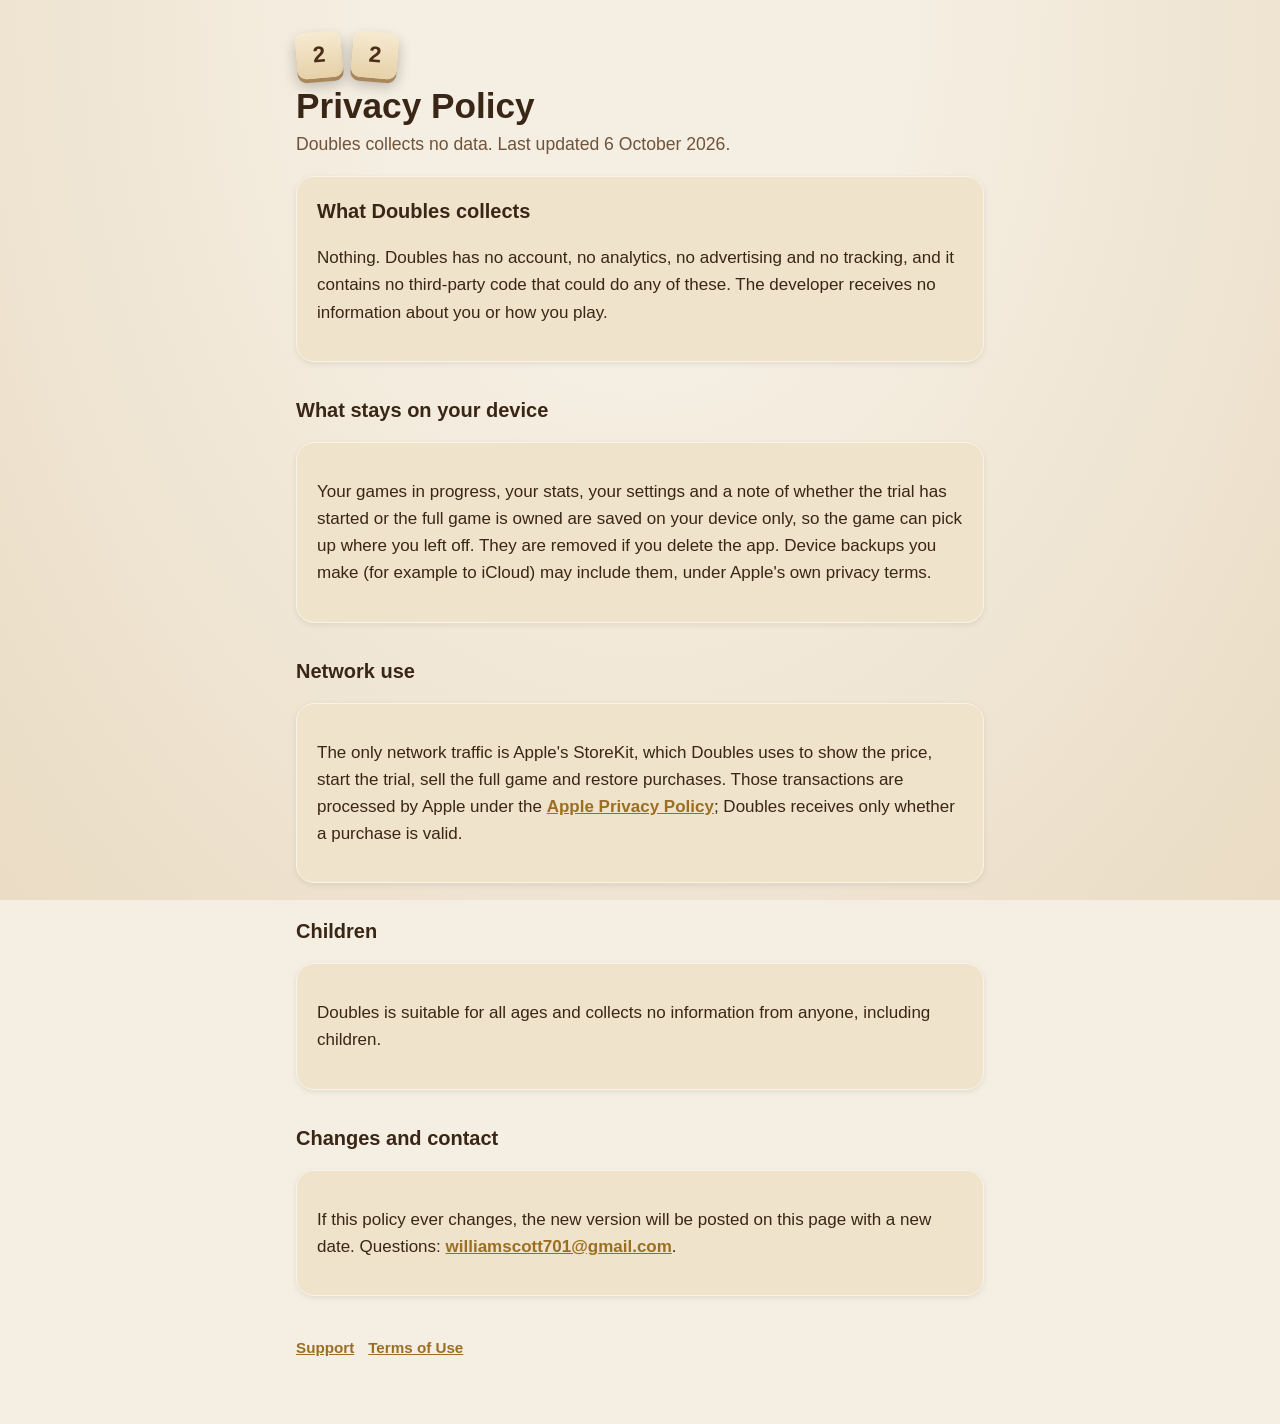
==== privacy.html @ d9cf7ca3 "Support site: about, privacy and terms for Doubles Static pages in Doubles' own birch-and-walnut sty" ====
<!doctype html>
<html lang="en">
<head>
<meta charset="utf-8">
<meta name="viewport" content="width=device-width, initial-scale=1">
<title>Doubles: Privacy Policy</title>
<link rel="stylesheet" href="style.css">
</head>
<body>
<main>
  <div class="mark" aria-hidden="true"><span class="tile l">2</span><span class="tile r">2</span></div>
  <h1>Privacy Policy</h1>
  <p class="lede">Doubles collects no data. Last updated 6 October 2026.</p>

  <div class="panel">
    <h2 style="margin-top:0">What Doubles collects</h2>
    <p>Nothing. Doubles has no account, no analytics, no advertising and no tracking, and it contains no third-party code that could do any of these. The developer receives no information about you or how you play.</p>
  </div>

  <h2>What stays on your device</h2>
  <div class="panel">
    <p>Your games in progress, your stats, your settings and a note of whether the trial has started or the full game is owned are saved on your device only, so the game can pick up where you left off. They are removed if you delete the app. Device backups you make (for example to iCloud) may include them, under Apple's own privacy terms.</p>
  </div>

  <h2>Network use</h2>
  <div class="panel">
    <p>The only network traffic is Apple's StoreKit, which Doubles uses to show the price, start the trial, sell the full game and restore purchases. Those transactions are processed by Apple under the <a href="https://www.apple.com/legal/privacy/">Apple Privacy Policy</a>; Doubles receives only whether a purchase is valid.</p>
  </div>

  <h2>Children</h2>
  <div class="panel">
    <p>Doubles is suitable for all ages and collects no information from anyone, including children.</p>
  </div>

  <h2>Changes and contact</h2>
  <div class="panel">
    <p>If this policy ever changes, the new version will be posted on this page with a new date. Questions: <a href="mailto:williamscott701@gmail.com?subject=Doubles%20privacy">williamscott701@gmail.com</a>.</p>
  </div>

  <nav><a href="index.html">Support</a><a href="terms.html">Terms of Use</a></nav>
</main>
</body>
</html>
---- style.css ----
/* Doubles support pages: birch paper, walnut ink, carved tiles. No web fonts, no scripts. */
:root {
  --paper: #f5eee2;
  --paper-deep: #eadcc4;
  --ink: #3a2616;
  --ink-soft: #6f543a;
  --brass: #9a6f22;
  --tray: #c9af80;
  --tile-top: #f6ead1;
  --tile-bottom: #e6d1a8;
  --tile-edge: #a9875a;
  --panel: #efe3cc;
  --rim: #fbf4e6;
}
@media (prefers-color-scheme: dark) {
  :root {
    --paper: #140f0b;
    --paper-deep: #1e1611;
    --ink: #f3e6d0;
    --ink-soft: #c4ad8e;
    --brass: #d2ab57;
    --tray: #2a1c12;
    --panel: #2a1d14;
    --rim: #4a3526;
  }
}
* { box-sizing: border-box; }
html { -webkit-text-size-adjust: 100%; }
body {
  margin: 0;
  background: radial-gradient(ellipse at top, var(--paper) 30%, var(--paper-deep) 100%) fixed;
  background-color: var(--paper);
  color: var(--ink);
  font: 17px/1.6 ui-rounded, "SF Pro Rounded", -apple-system, BlinkMacSystemFont, "Segoe UI", sans-serif;
}
main { max-width: 720px; margin: 0 auto; padding: 32px 16px 64px; }
a { color: var(--brass); font-weight: 600; }
h1 { font-size: 2.2rem; line-height: 1.15; margin: 8px 0 4px; font-weight: 800; }
h2 { font-size: 1.25rem; margin: 32px 0 8px; font-weight: 800; }
p, li { color: var(--ink); }
.lede { color: var(--ink-soft); font-size: 1.1rem; margin-top: 0; }
.mark { display: flex; gap: 10px; align-items: center; margin-bottom: 8px; }
.tile {
  display: inline-grid; place-items: center;
  width: 46px; height: 46px; border-radius: 9px;
  background: linear-gradient(var(--tile-top), var(--tile-bottom));
  box-shadow: 0 4px 0 var(--tile-edge), 0 7px 14px rgba(0,0,0,.25);
  color: #4a2e17; font-weight: 900; font-size: 1.4rem;
}
.tile.l { transform: rotate(-5deg); }
.tile.r { transform: rotate(5deg); }
.panel {
  background: var(--panel);
  border: 1px solid var(--rim);
  border-radius: 18px;
  padding: 18px 20px;
  margin: 16px 0;
  box-shadow: 0 2px 6px rgba(0,0,0,.08);
}
.panel ul { margin: 0; padding-left: 20px; }
nav { margin-top: 40px; font-size: .95rem; color: var(--ink-soft); }
nav a { margin-right: 14px; }
.small { font-size: .9rem; color: var(--ink-soft); }
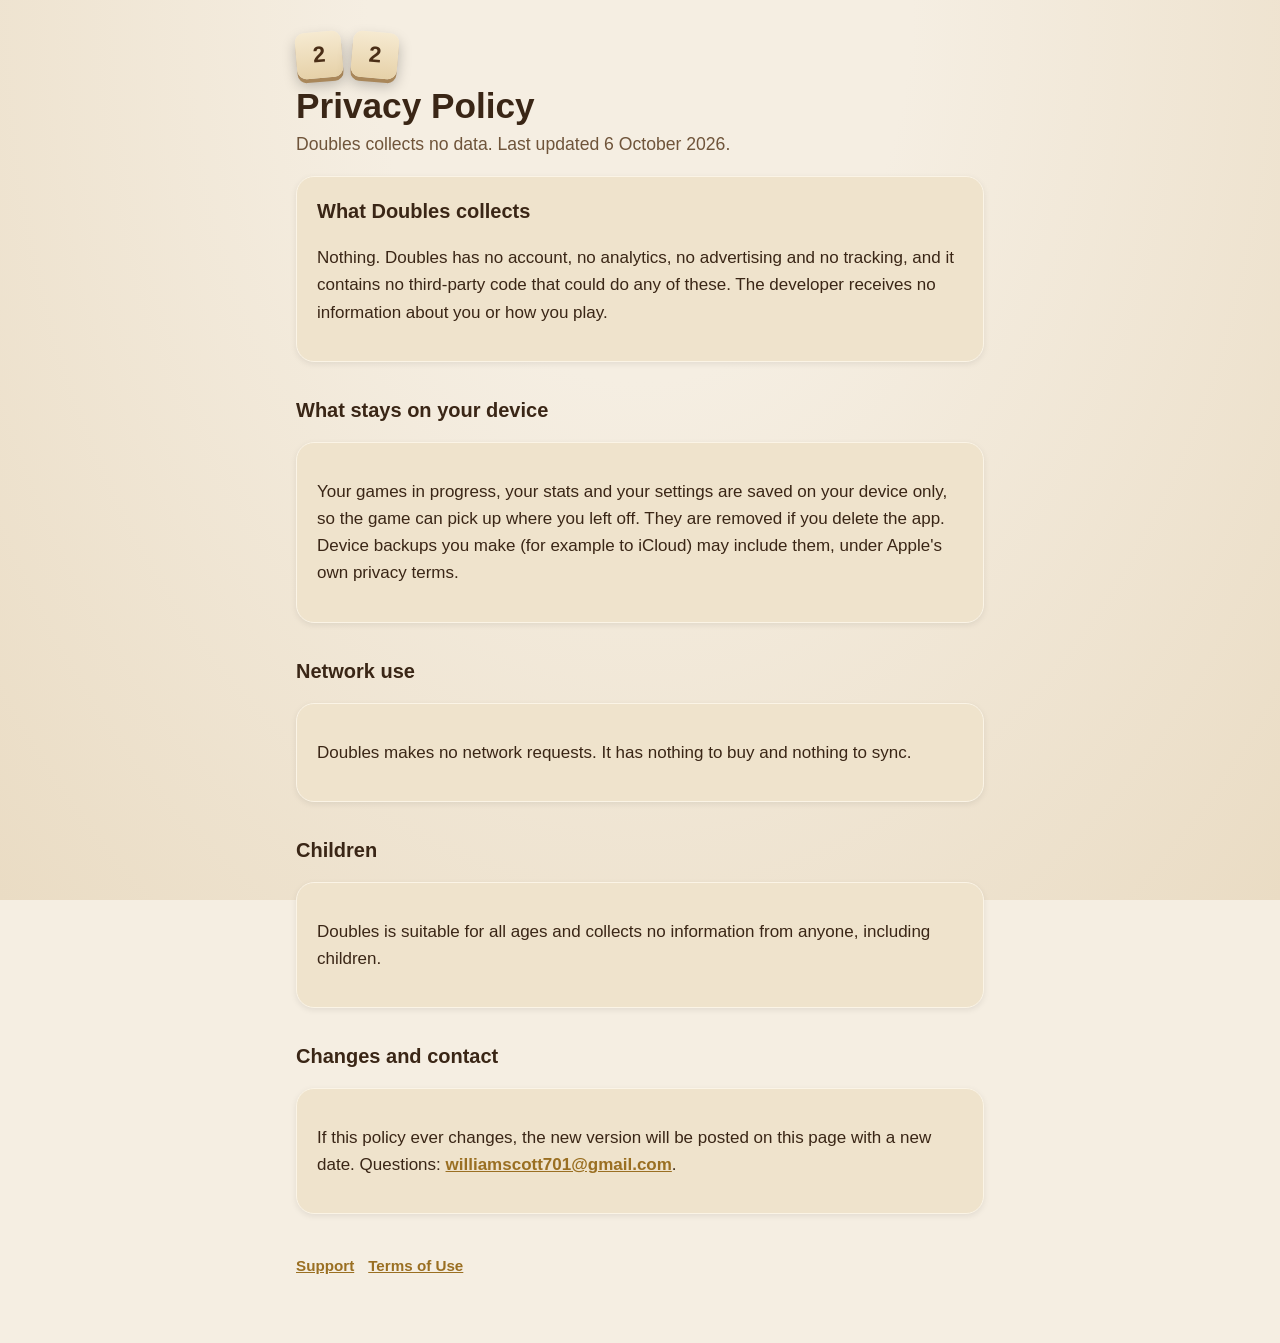
==== commit 4b7b0850: "Doubles is free: no trial, no purchase Co-Authored-By: Claude Opus 5.5 <noreply@anthropic.com>" ====
--- a/privacy.html
+++ b/privacy.html
@@ -19,12 +19,12 @@
 
   <h2>What stays on your device</h2>
   <div class="panel">
-    <p>Your games in progress, your stats, your settings and a note of whether the trial has started or the full game is owned are saved on your device only, so the game can pick up where you left off. They are removed if you delete the app. Device backups you make (for example to iCloud) may include them, under Apple's own privacy terms.</p>
+    <p>Your games in progress, your stats and your settings are saved on your device only, so the game can pick up where you left off. They are removed if you delete the app. Device backups you make (for example to iCloud) may include them, under Apple's own privacy terms.</p>
   </div>
 
   <h2>Network use</h2>
   <div class="panel">
-    <p>The only network traffic is Apple's StoreKit, which Doubles uses to show the price, start the trial, sell the full game and restore purchases. Those transactions are processed by Apple under the <a href="https://www.apple.com/legal/privacy/">Apple Privacy Policy</a>; Doubles receives only whether a purchase is valid.</p>
+    <p>Doubles makes no network requests. It has nothing to buy and nothing to sync.</p>
   </div>
 
   <h2>Children</h2>
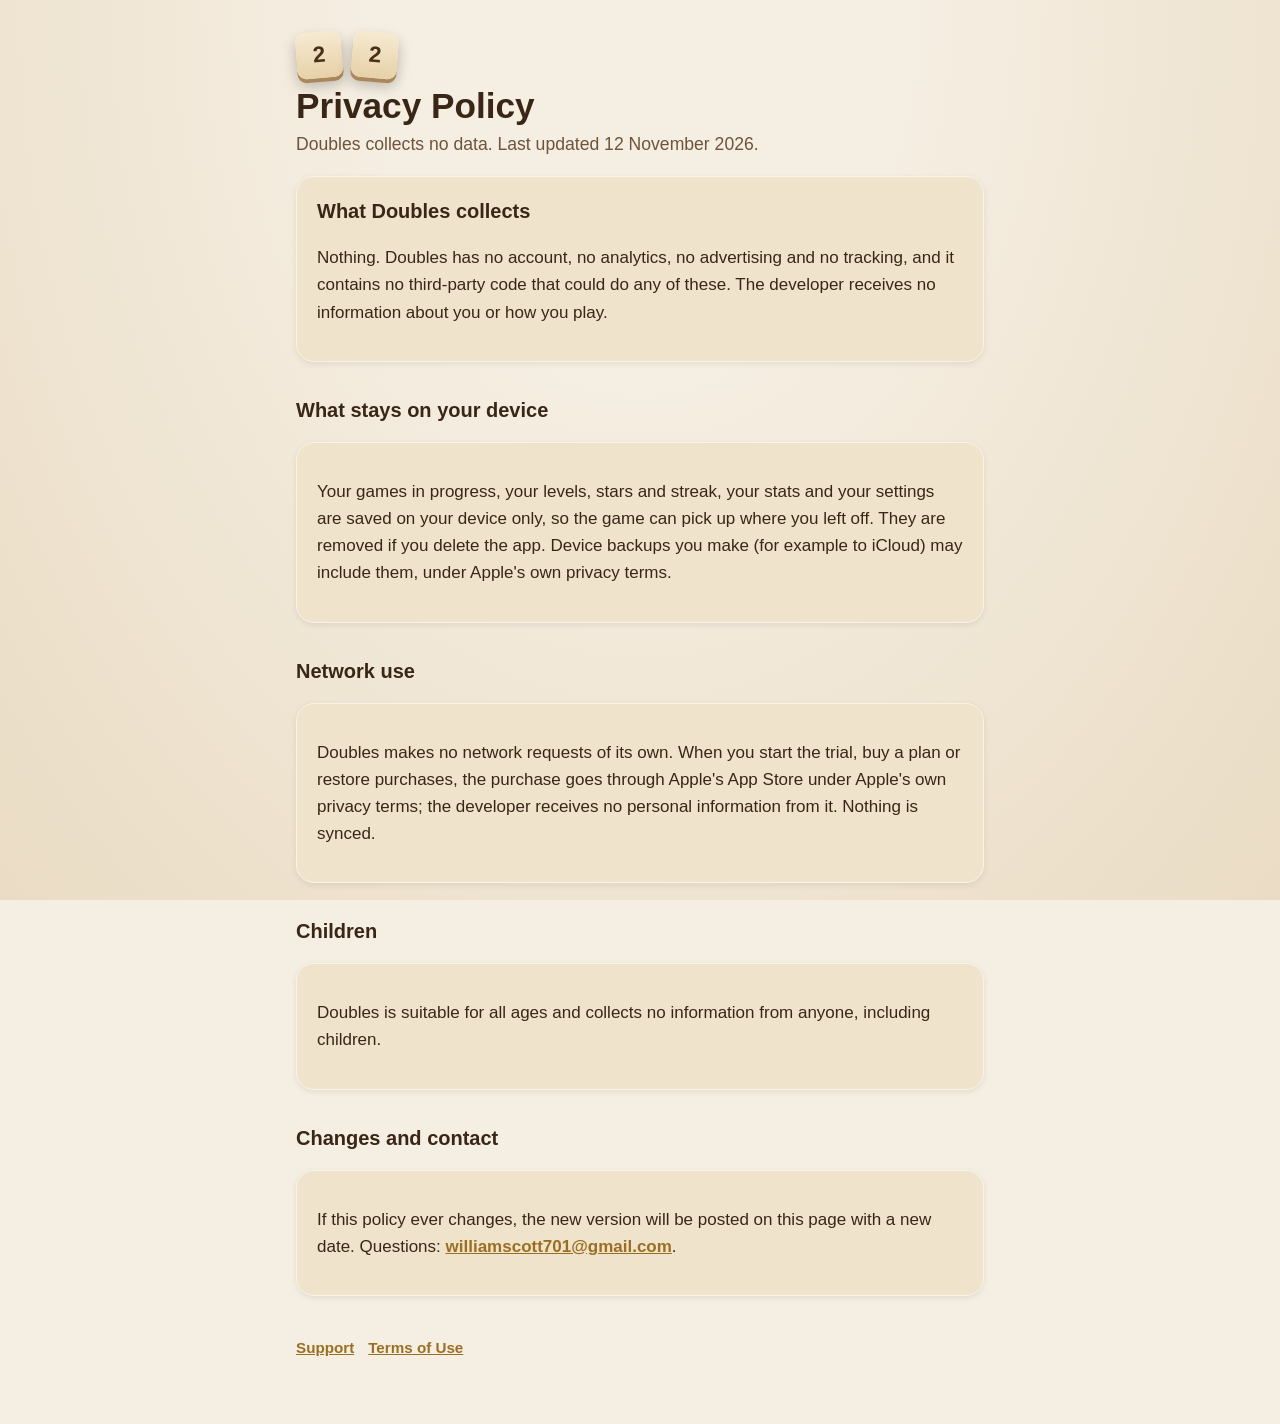
==== commit da2620fc: "The 10-day trial, the Workshop plans and the level path Terms: the 10-day Trial (a free in-app item," ====
--- a/privacy.html
+++ b/privacy.html
@@ -5,12 +5,18 @@
 <meta name="viewport" content="width=device-width, initial-scale=1">
 <title>Doubles: Privacy Policy</title>
 <link rel="stylesheet" href="style.css">
+<meta name="apple-itunes-app" content="app-id=6821082577">
+<meta name="description" content="Doubles collects no data. Last updated 12 November 2026.">
+<meta property="og:title" content="Doubles: Privacy Policy">
+<meta property="og:description" content="Doubles collects no data. Last updated 12 November 2026.">
+<meta property="og:type" content="website">
+<meta property="og:url" content="https://williamscott701.github.io/doubles-support/privacy.html">
 </head>
 <body>
 <main>
   <div class="mark" aria-hidden="true"><span class="tile l">2</span><span class="tile r">2</span></div>
   <h1>Privacy Policy</h1>
-  <p class="lede">Doubles collects no data. Last updated 6 October 2026.</p>
+  <p class="lede">Doubles collects no data. Last updated 12 November 2026.</p>
 
   <div class="panel">
     <h2 style="margin-top:0">What Doubles collects</h2>
@@ -19,12 +25,12 @@
 
   <h2>What stays on your device</h2>
   <div class="panel">
-    <p>Your games in progress, your stats and your settings are saved on your device only, so the game can pick up where you left off. They are removed if you delete the app. Device backups you make (for example to iCloud) may include them, under Apple's own privacy terms.</p>
+    <p>Your games in progress, your levels, stars and streak, your stats and your settings are saved on your device only, so the game can pick up where you left off. They are removed if you delete the app. Device backups you make (for example to iCloud) may include them, under Apple's own privacy terms.</p>
   </div>
 
   <h2>Network use</h2>
   <div class="panel">
-    <p>Doubles makes no network requests. It has nothing to buy and nothing to sync.</p>
+    <p>Doubles makes no network requests of its own. When you start the trial, buy a plan or restore purchases, the purchase goes through Apple's App Store under Apple's own privacy terms; the developer receives no personal information from it. Nothing is synced.</p>
   </div>
 
   <h2>Children</h2>
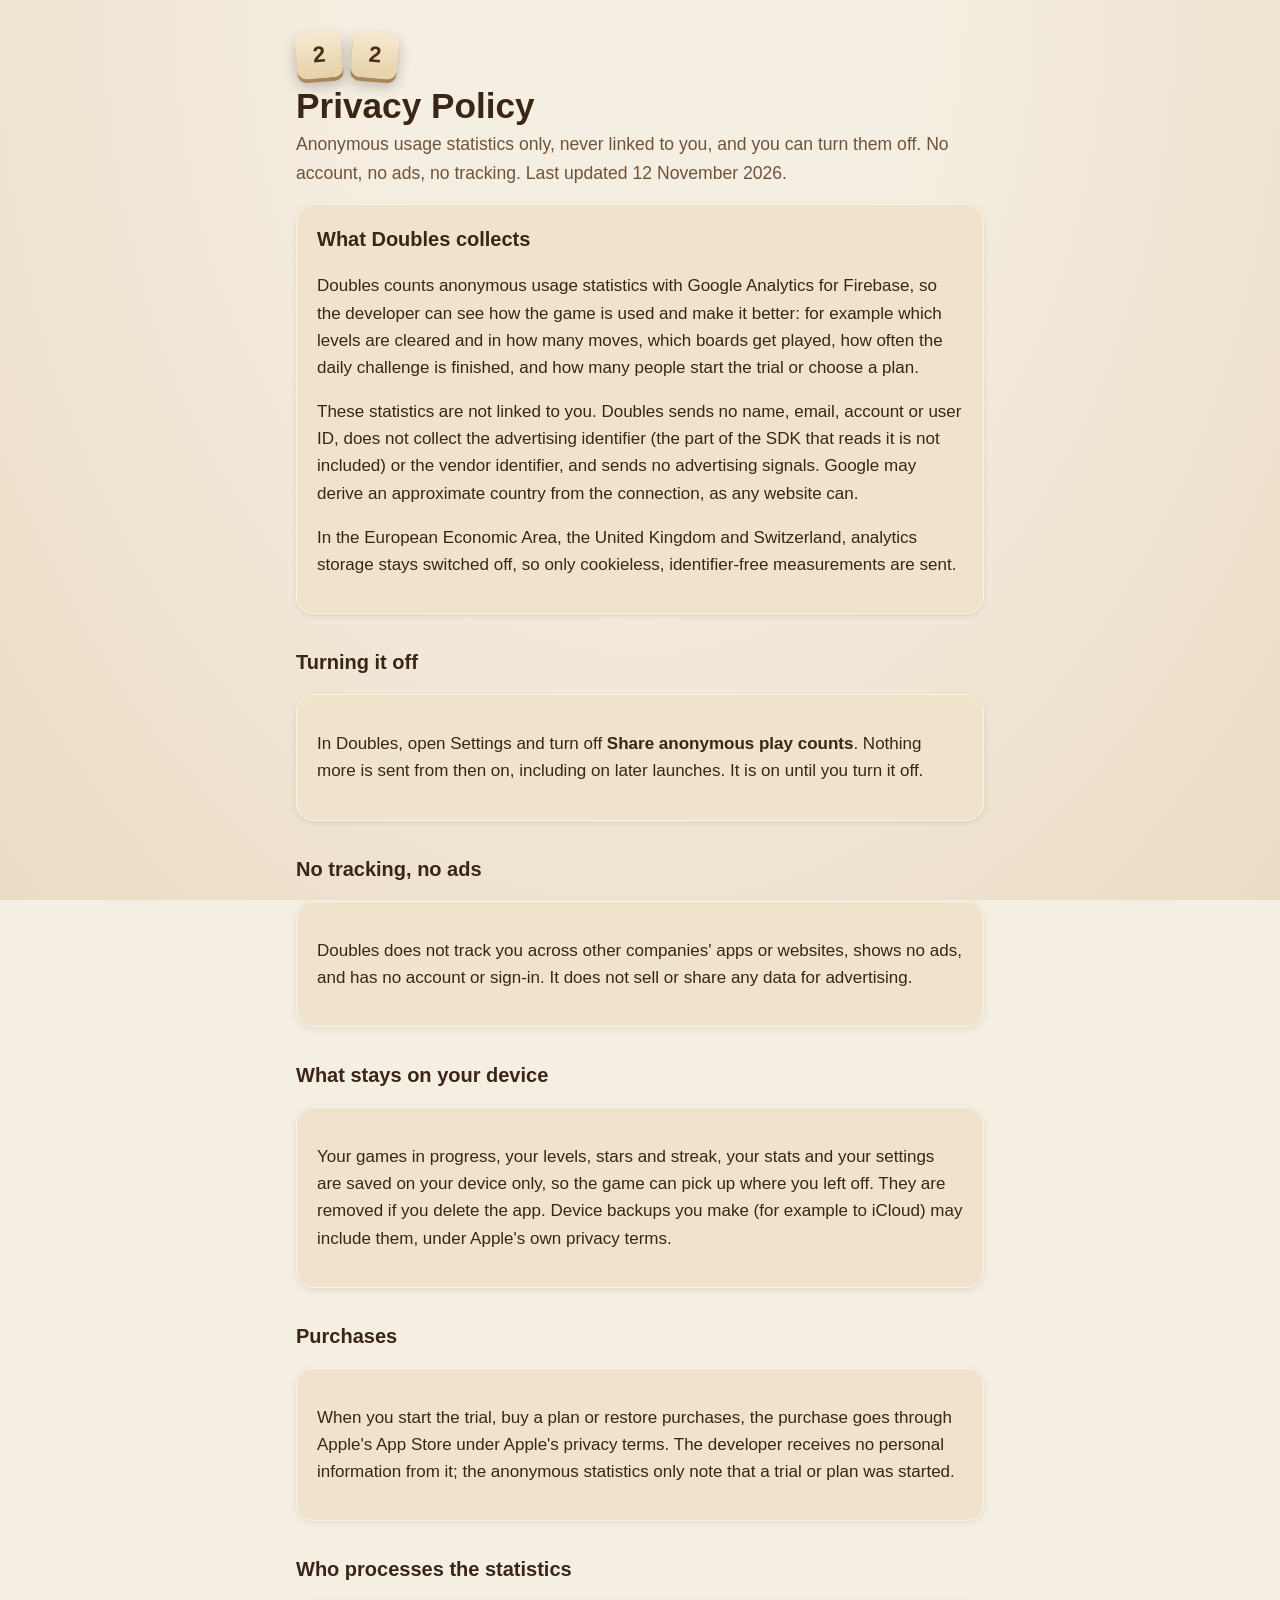
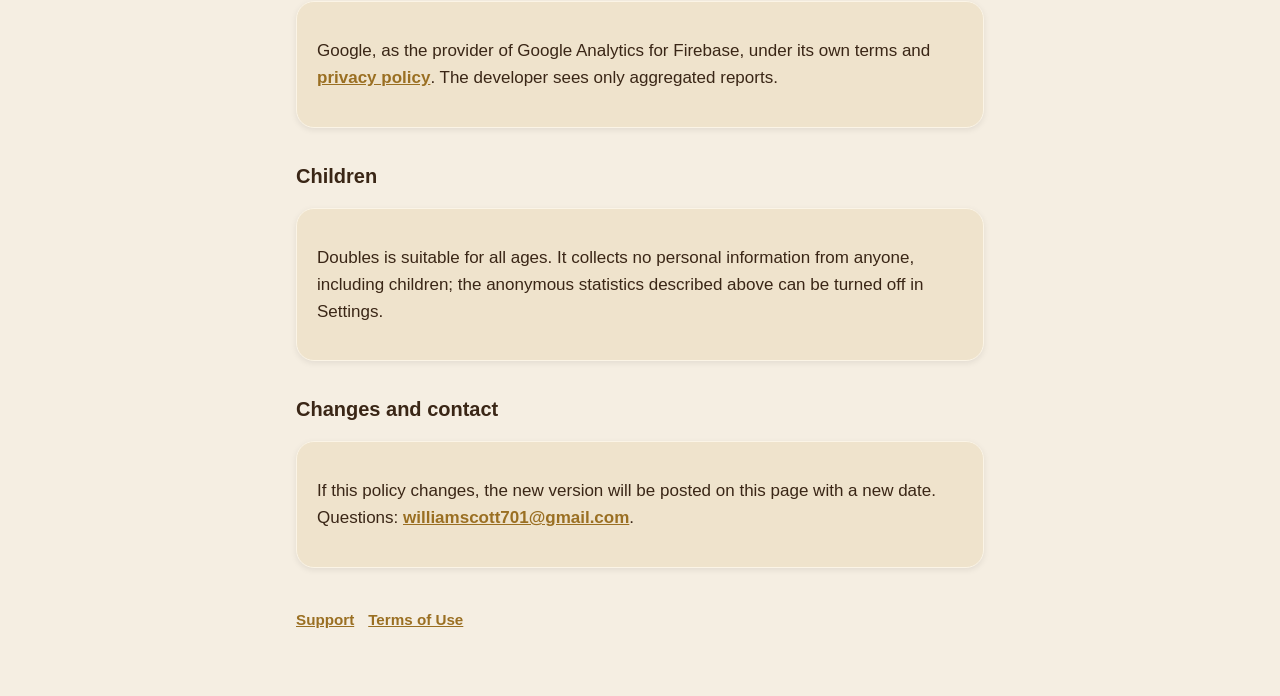
==== commit a6501401: "Privacy: anonymous usage statistics through Google Analytics for Firebase Doubles now counts anonymo" ====
--- a/privacy.html
+++ b/privacy.html
@@ -6,9 +6,9 @@
 <title>Doubles: Privacy Policy</title>
 <link rel="stylesheet" href="style.css">
 <meta name="apple-itunes-app" content="app-id=6821082577">
-<meta name="description" content="Doubles collects no data. Last updated 12 November 2026.">
+<meta name="description" content="Anonymous usage statistics only, never linked to you, and you can turn them off. Last updated 12 November 2026.">
 <meta property="og:title" content="Doubles: Privacy Policy">
-<meta property="og:description" content="Doubles collects no data. Last updated 12 November 2026.">
+<meta property="og:description" content="Anonymous usage statistics only, never linked to you, and you can turn them off. Last updated 12 November 2026.">
 <meta property="og:type" content="website">
 <meta property="og:url" content="https://williamscott701.github.io/doubles-support/privacy.html">
 </head>
@@ -16,11 +16,23 @@
 <main>
   <div class="mark" aria-hidden="true"><span class="tile l">2</span><span class="tile r">2</span></div>
   <h1>Privacy Policy</h1>
-  <p class="lede">Doubles collects no data. Last updated 12 November 2026.</p>
+  <p class="lede">Anonymous usage statistics only, never linked to you, and you can turn them off. No account, no ads, no tracking. Last updated 12 November 2026.</p>
 
   <div class="panel">
     <h2 style="margin-top:0">What Doubles collects</h2>
-    <p>Nothing. Doubles has no account, no analytics, no advertising and no tracking, and it contains no third-party code that could do any of these. The developer receives no information about you or how you play.</p>
+    <p>Doubles counts anonymous usage statistics with Google Analytics for Firebase, so the developer can see how the game is used and make it better: for example which levels are cleared and in how many moves, which boards get played, how often the daily challenge is finished, and how many people start the trial or choose a plan.</p>
+    <p>These statistics are not linked to you. Doubles sends no name, email, account or user ID, does not collect the advertising identifier (the part of the SDK that reads it is not included) or the vendor identifier, and sends no advertising signals. Google may derive an approximate country from the connection, as any website can.</p>
+    <p>In the European Economic Area, the United Kingdom and Switzerland, analytics storage stays switched off, so only cookieless, identifier-free measurements are sent.</p>
+  </div>
+
+  <h2>Turning it off</h2>
+  <div class="panel">
+    <p>In Doubles, open Settings and turn off <strong>Share anonymous play counts</strong>. Nothing more is sent from then on, including on later launches. It is on until you turn it off.</p>
+  </div>
+
+  <h2>No tracking, no ads</h2>
+  <div class="panel">
+    <p>Doubles does not track you across other companies' apps or websites, shows no ads, and has no account or sign-in. It does not sell or share any data for advertising.</p>
   </div>
 
   <h2>What stays on your device</h2>
@@ -28,19 +40,24 @@
     <p>Your games in progress, your levels, stars and streak, your stats and your settings are saved on your device only, so the game can pick up where you left off. They are removed if you delete the app. Device backups you make (for example to iCloud) may include them, under Apple's own privacy terms.</p>
   </div>
 
-  <h2>Network use</h2>
+  <h2>Purchases</h2>
   <div class="panel">
-    <p>Doubles makes no network requests of its own. When you start the trial, buy a plan or restore purchases, the purchase goes through Apple's App Store under Apple's own privacy terms; the developer receives no personal information from it. Nothing is synced.</p>
+    <p>When you start the trial, buy a plan or restore purchases, the purchase goes through Apple's App Store under Apple's privacy terms. The developer receives no personal information from it; the anonymous statistics only note that a trial or plan was started.</p>
+  </div>
+
+  <h2>Who processes the statistics</h2>
+  <div class="panel">
+    <p>Google, as the provider of Google Analytics for Firebase, under its own terms and <a href="https://policies.google.com/privacy">privacy policy</a>. The developer sees only aggregated reports.</p>
   </div>
 
   <h2>Children</h2>
   <div class="panel">
-    <p>Doubles is suitable for all ages and collects no information from anyone, including children.</p>
+    <p>Doubles is suitable for all ages. It collects no personal information from anyone, including children; the anonymous statistics described above can be turned off in Settings.</p>
   </div>
 
   <h2>Changes and contact</h2>
   <div class="panel">
-    <p>If this policy ever changes, the new version will be posted on this page with a new date. Questions: <a href="mailto:williamscott701@gmail.com?subject=Doubles%20privacy">williamscott701@gmail.com</a>.</p>
+    <p>If this policy changes, the new version will be posted on this page with a new date. Questions: <a href="mailto:williamscott701@gmail.com?subject=Doubles%20privacy">williamscott701@gmail.com</a>.</p>
   </div>
 
   <nav><a href="index.html">Support</a><a href="terms.html">Terms of Use</a></nav>
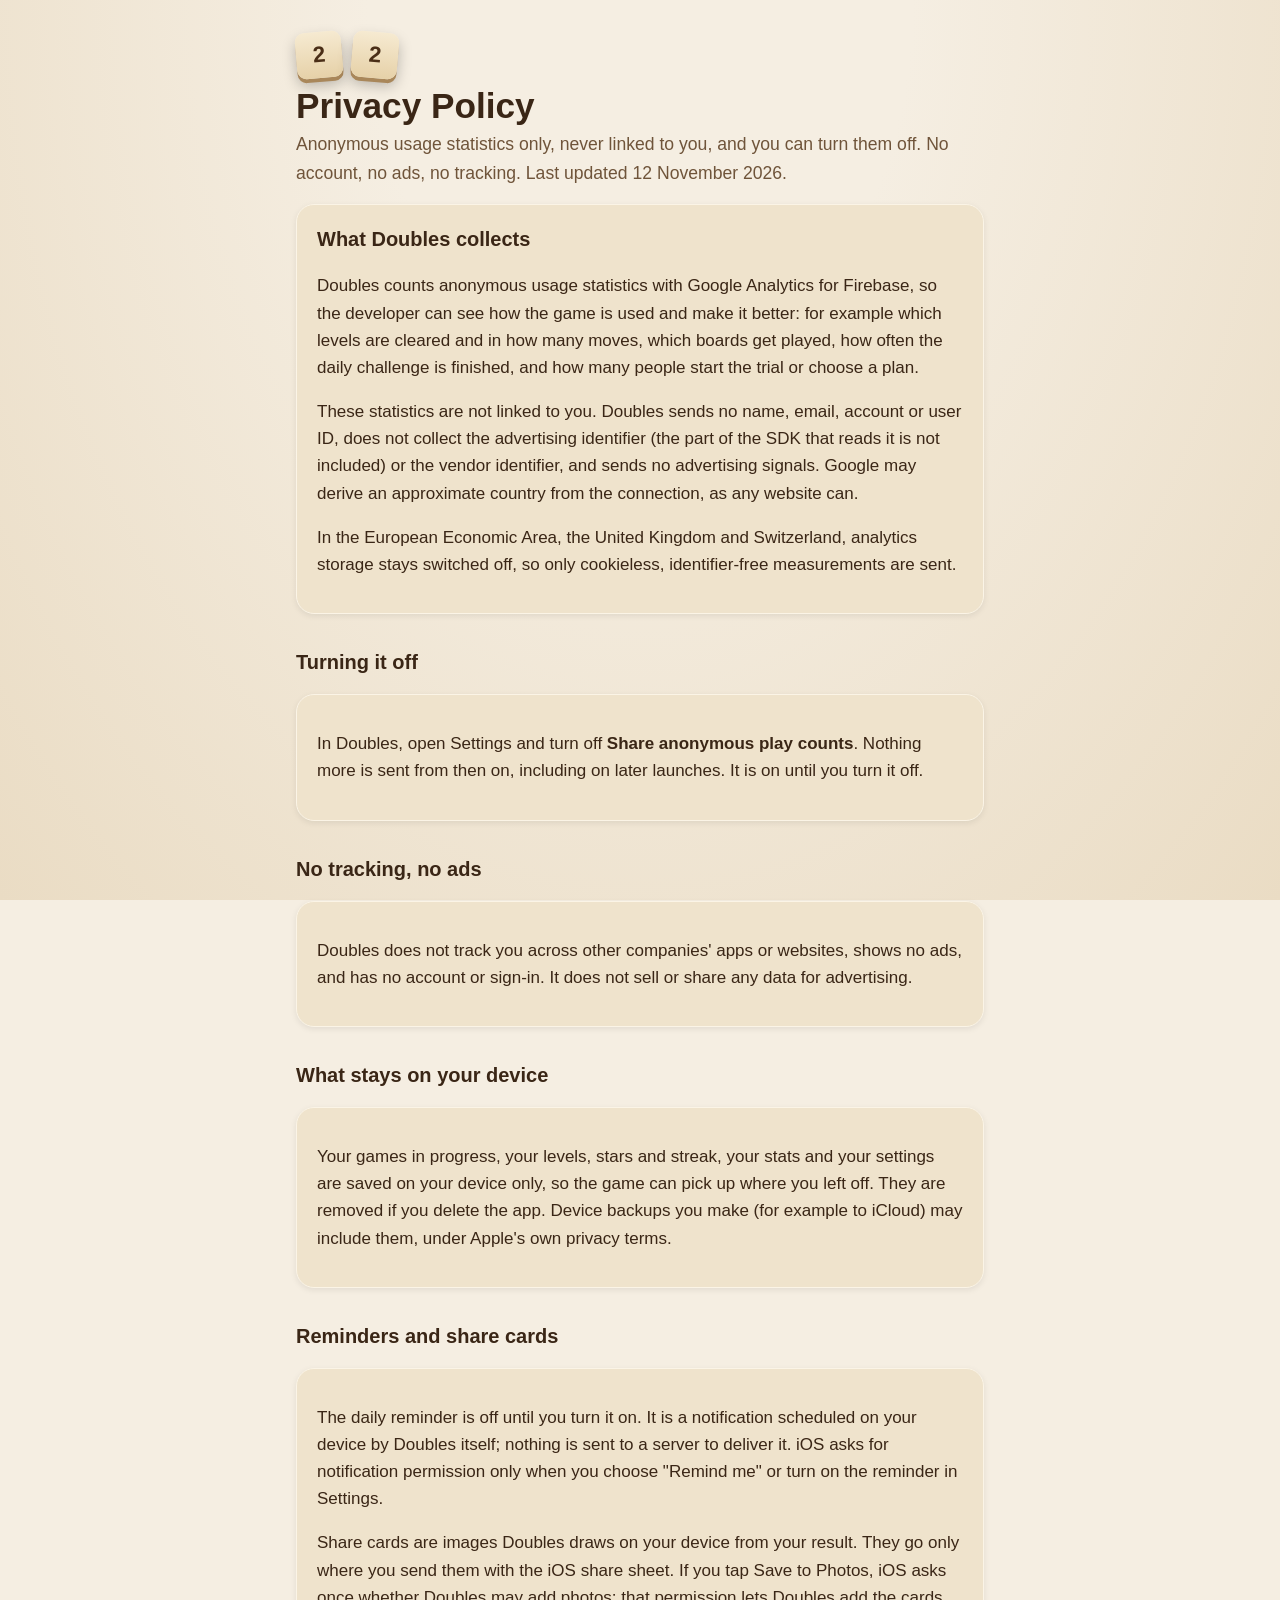
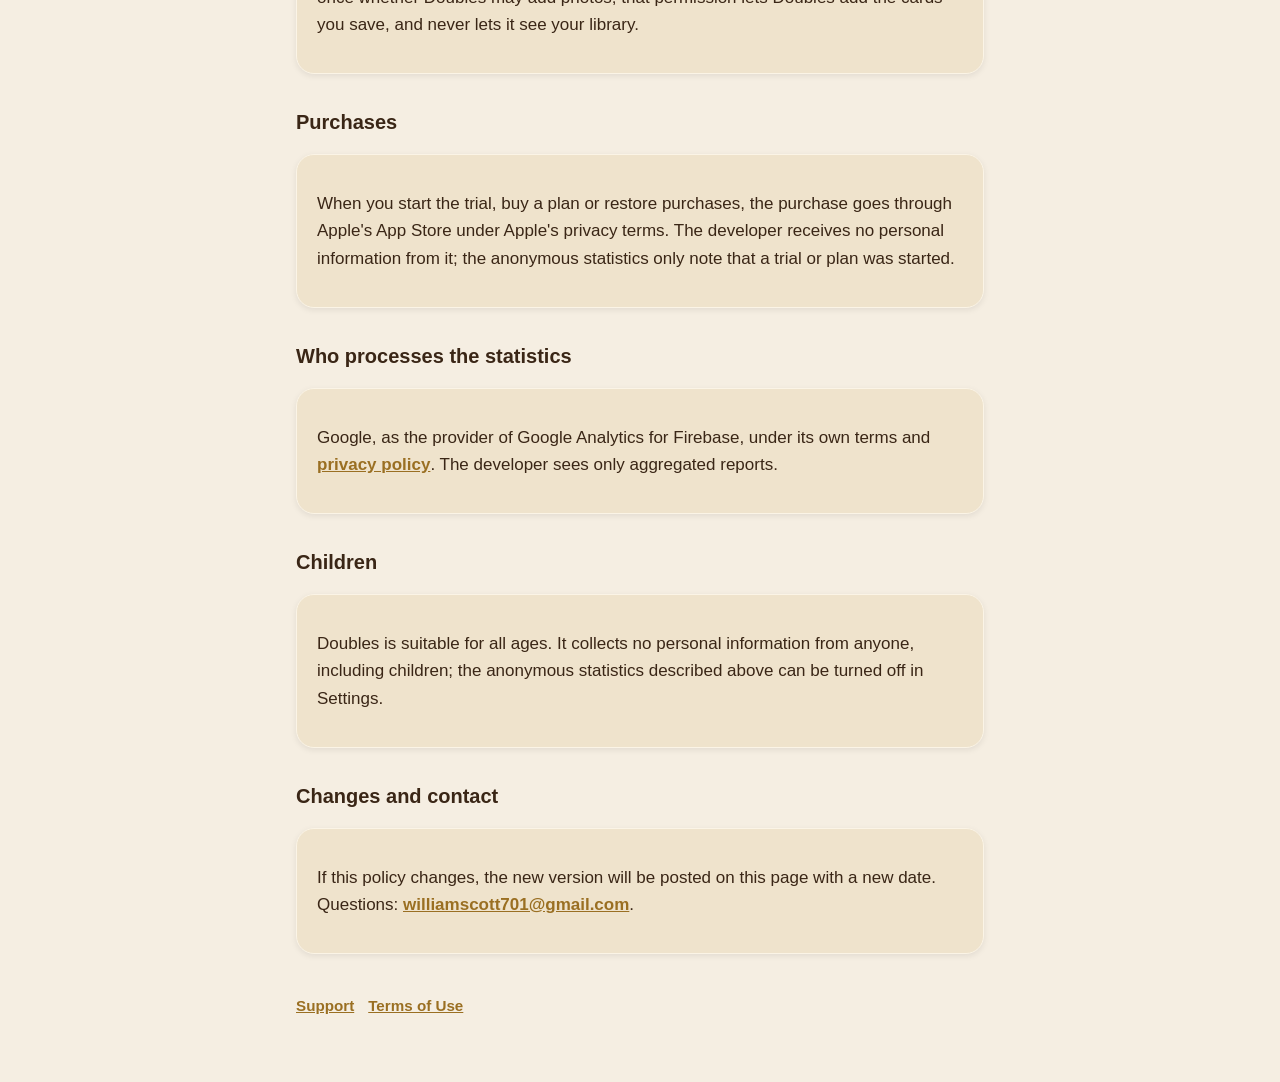
==== commit 8eccd167: "Privacy: the daily reminder and share cards Co-Authored-By: Claude Opus 5.5 <noreply@anthropic.com>" ====
--- a/privacy.html
+++ b/privacy.html
@@ -40,6 +40,12 @@
     <p>Your games in progress, your levels, stars and streak, your stats and your settings are saved on your device only, so the game can pick up where you left off. They are removed if you delete the app. Device backups you make (for example to iCloud) may include them, under Apple's own privacy terms.</p>
   </div>
 
+  <h2>Reminders and share cards</h2>
+  <div class="panel">
+    <p>The daily reminder is off until you turn it on. It is a notification scheduled on your device by Doubles itself; nothing is sent to a server to deliver it. iOS asks for notification permission only when you choose "Remind me" or turn on the reminder in Settings.</p>
+    <p>Share cards are images Doubles draws on your device from your result. They go only where you send them with the iOS share sheet. If you tap Save to Photos, iOS asks once whether Doubles may add photos; that permission lets Doubles add the cards you save, and never lets it see your library.</p>
+  </div>
+
   <h2>Purchases</h2>
   <div class="panel">
     <p>When you start the trial, buy a plan or restore purchases, the purchase goes through Apple's App Store under Apple's privacy terms. The developer receives no personal information from it; the anonymous statistics only note that a trial or plan was started.</p>
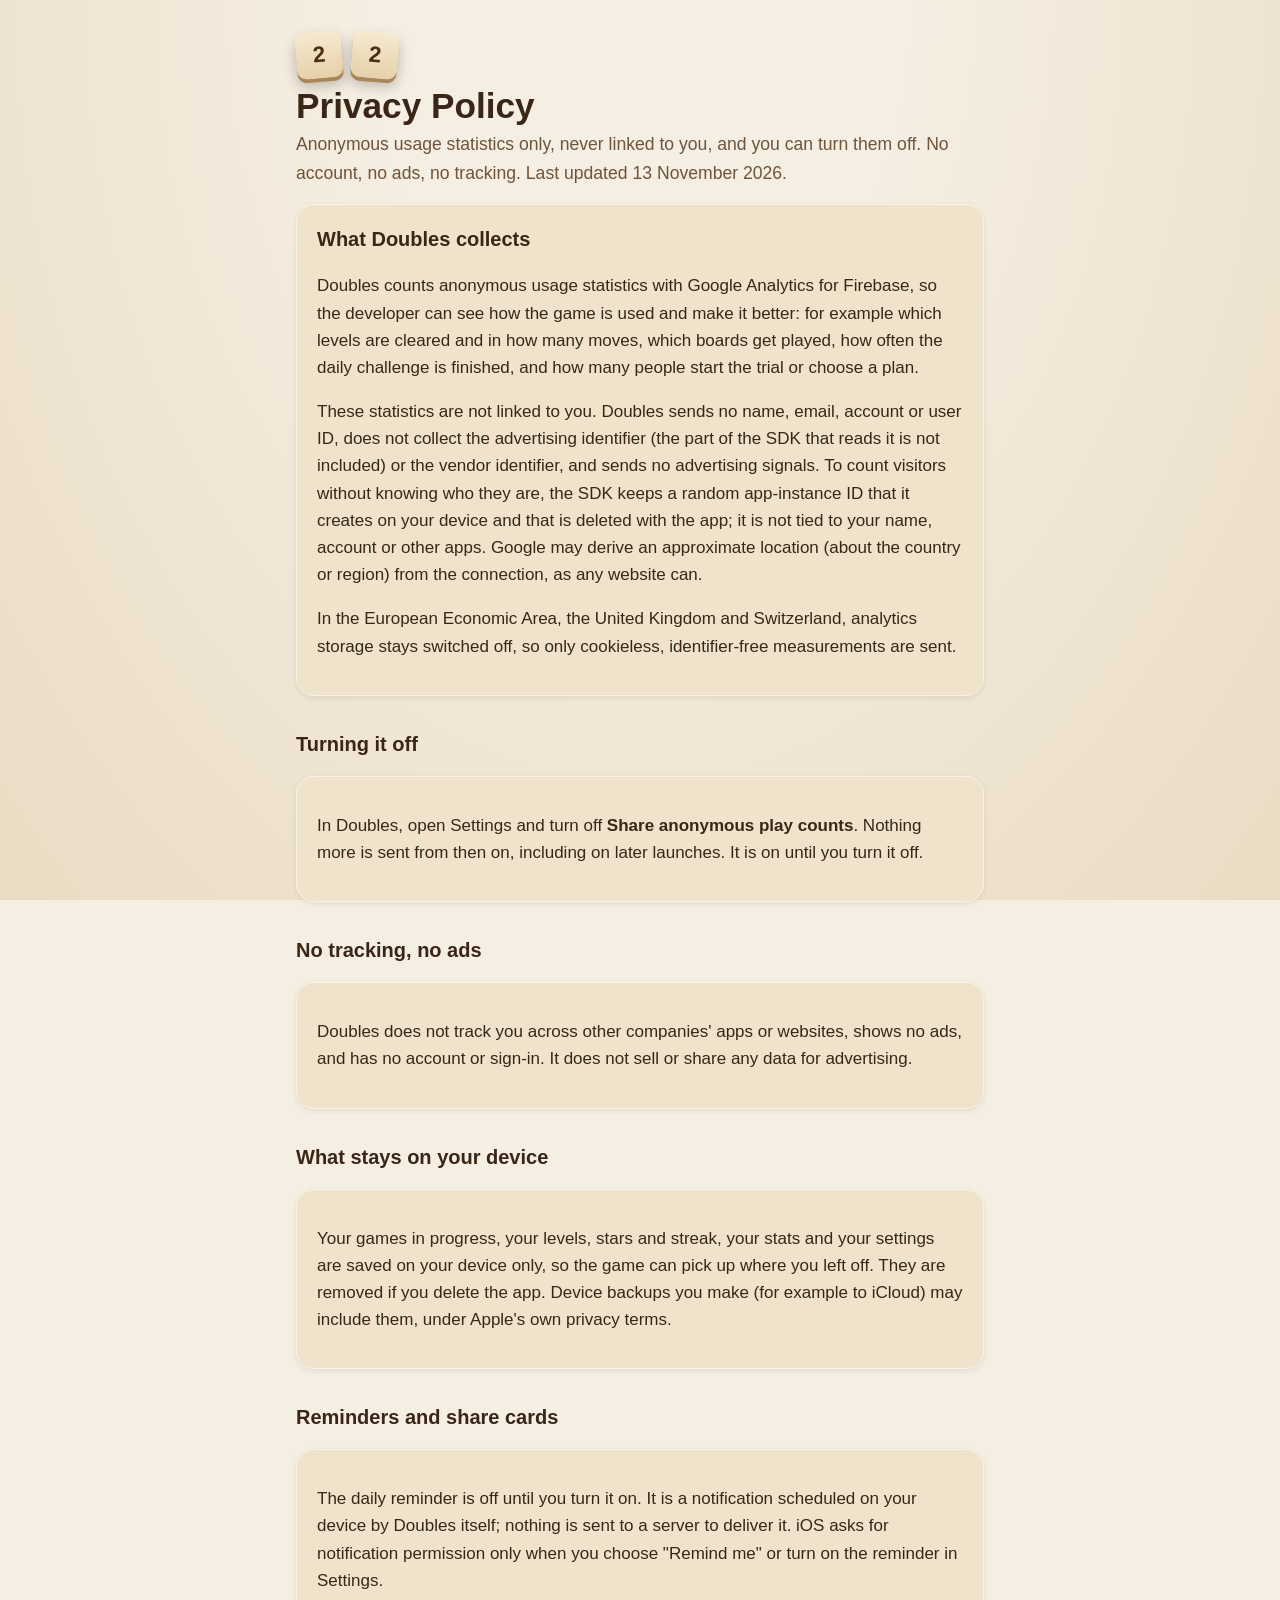
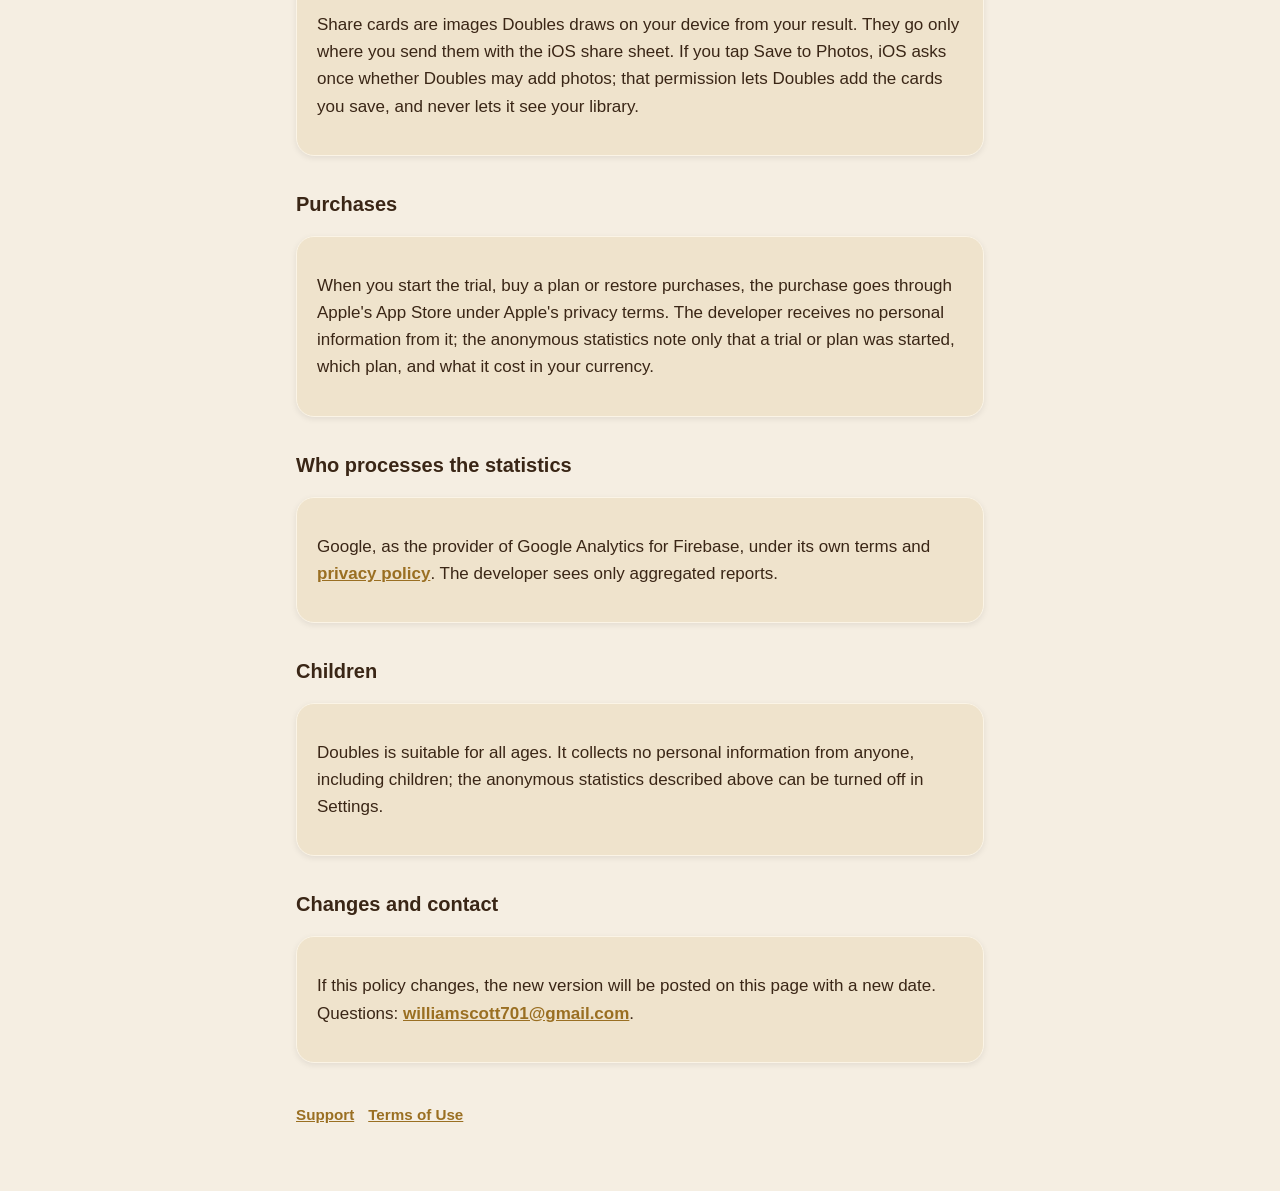
==== commit b28a3b1f: "Support and privacy: streak shields, reminder, share cards, music; the app-instance ID and what a pu" ====
--- a/privacy.html
+++ b/privacy.html
@@ -6,9 +6,9 @@
 <title>Doubles: Privacy Policy</title>
 <link rel="stylesheet" href="style.css">
 <meta name="apple-itunes-app" content="app-id=6821082577">
-<meta name="description" content="Anonymous usage statistics only, never linked to you, and you can turn them off. Last updated 12 November 2026.">
+<meta name="description" content="Anonymous usage statistics only, never linked to you, and you can turn them off. Last updated 13 November 2026.">
 <meta property="og:title" content="Doubles: Privacy Policy">
-<meta property="og:description" content="Anonymous usage statistics only, never linked to you, and you can turn them off. Last updated 12 November 2026.">
+<meta property="og:description" content="Anonymous usage statistics only, never linked to you, and you can turn them off. Last updated 13 November 2026.">
 <meta property="og:type" content="website">
 <meta property="og:url" content="https://williamscott701.github.io/doubles-support/privacy.html">
 </head>
@@ -16,12 +16,12 @@
 <main>
   <div class="mark" aria-hidden="true"><span class="tile l">2</span><span class="tile r">2</span></div>
   <h1>Privacy Policy</h1>
-  <p class="lede">Anonymous usage statistics only, never linked to you, and you can turn them off. No account, no ads, no tracking. Last updated 12 November 2026.</p>
+  <p class="lede">Anonymous usage statistics only, never linked to you, and you can turn them off. No account, no ads, no tracking. Last updated 13 November 2026.</p>
 
   <div class="panel">
     <h2 style="margin-top:0">What Doubles collects</h2>
     <p>Doubles counts anonymous usage statistics with Google Analytics for Firebase, so the developer can see how the game is used and make it better: for example which levels are cleared and in how many moves, which boards get played, how often the daily challenge is finished, and how many people start the trial or choose a plan.</p>
-    <p>These statistics are not linked to you. Doubles sends no name, email, account or user ID, does not collect the advertising identifier (the part of the SDK that reads it is not included) or the vendor identifier, and sends no advertising signals. Google may derive an approximate country from the connection, as any website can.</p>
+    <p>These statistics are not linked to you. Doubles sends no name, email, account or user ID, does not collect the advertising identifier (the part of the SDK that reads it is not included) or the vendor identifier, and sends no advertising signals. To count visitors without knowing who they are, the SDK keeps a random app-instance ID that it creates on your device and that is deleted with the app; it is not tied to your name, account or other apps. Google may derive an approximate location (about the country or region) from the connection, as any website can.</p>
     <p>In the European Economic Area, the United Kingdom and Switzerland, analytics storage stays switched off, so only cookieless, identifier-free measurements are sent.</p>
   </div>
 
@@ -48,7 +48,7 @@
 
   <h2>Purchases</h2>
   <div class="panel">
-    <p>When you start the trial, buy a plan or restore purchases, the purchase goes through Apple's App Store under Apple's privacy terms. The developer receives no personal information from it; the anonymous statistics only note that a trial or plan was started.</p>
+    <p>When you start the trial, buy a plan or restore purchases, the purchase goes through Apple's App Store under Apple's privacy terms. The developer receives no personal information from it; the anonymous statistics note only that a trial or plan was started, which plan, and what it cost in your currency.</p>
   </div>
 
   <h2>Who processes the statistics</h2>
